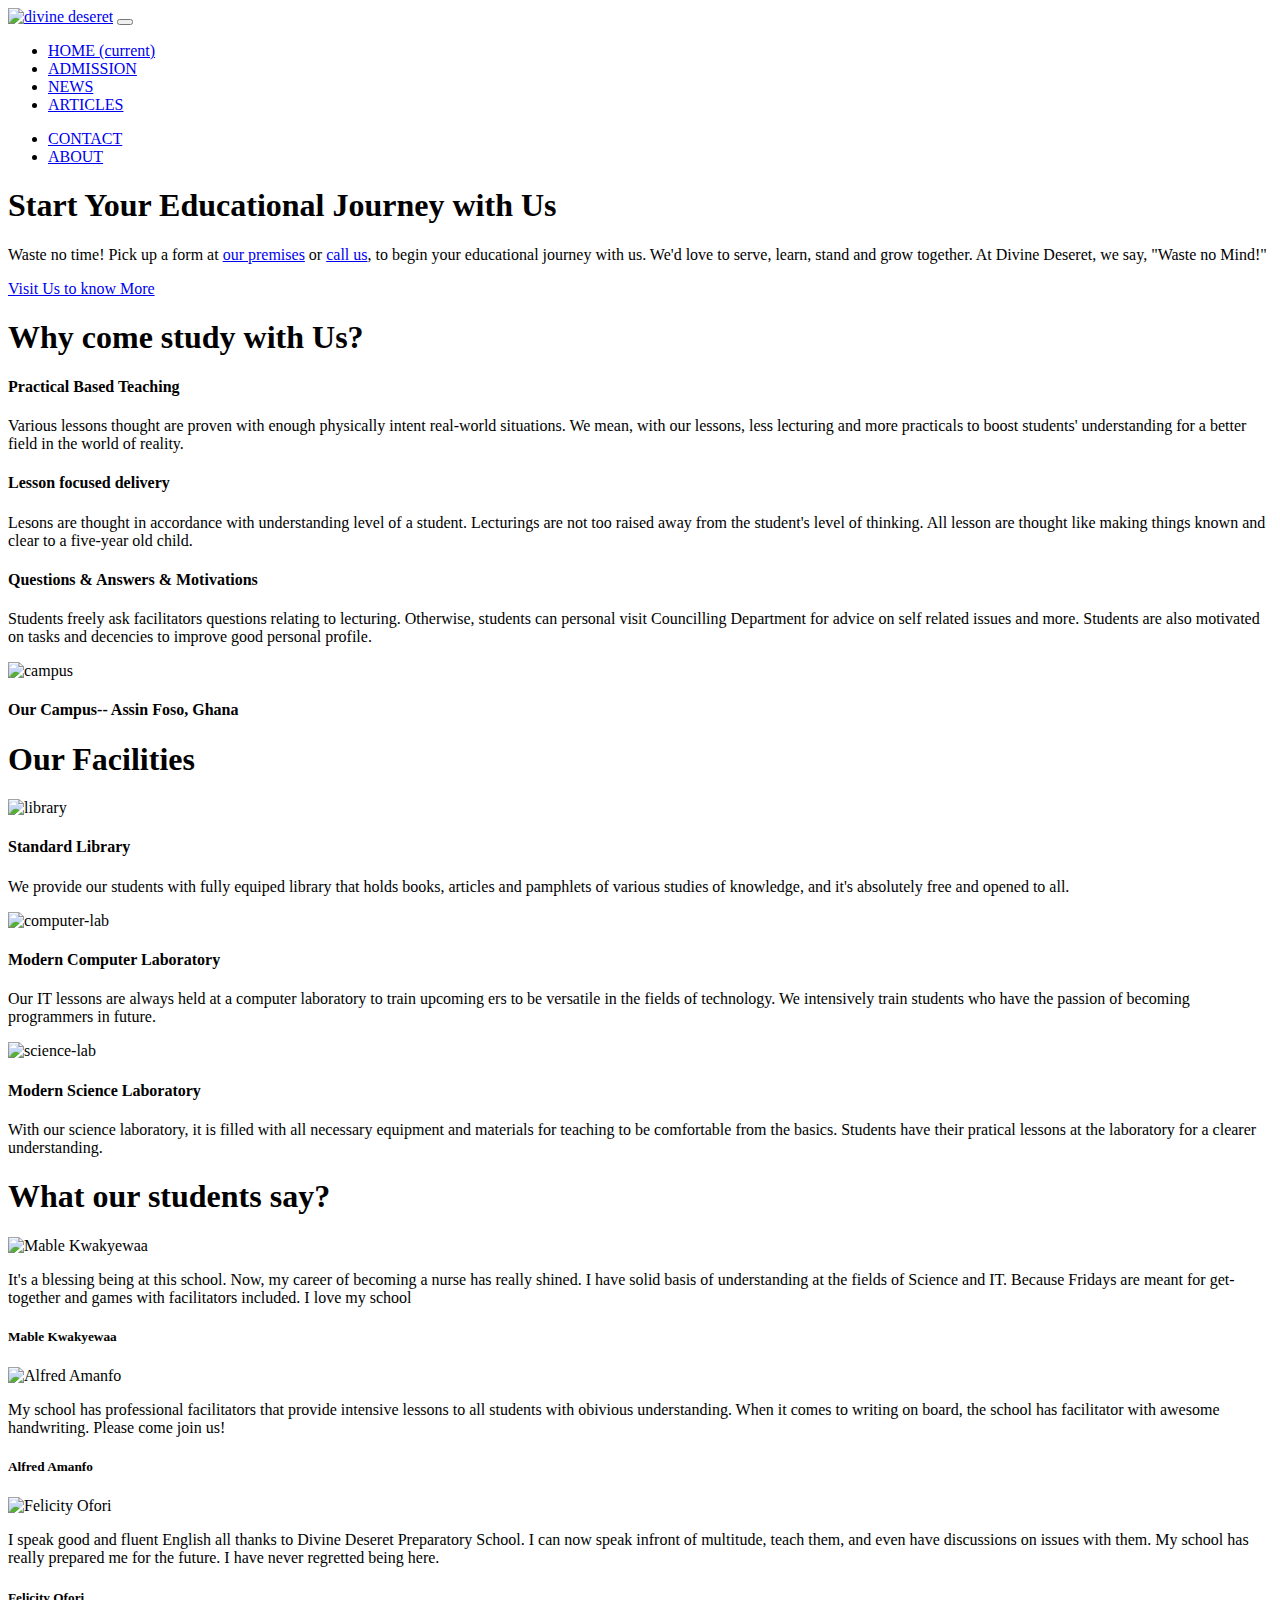
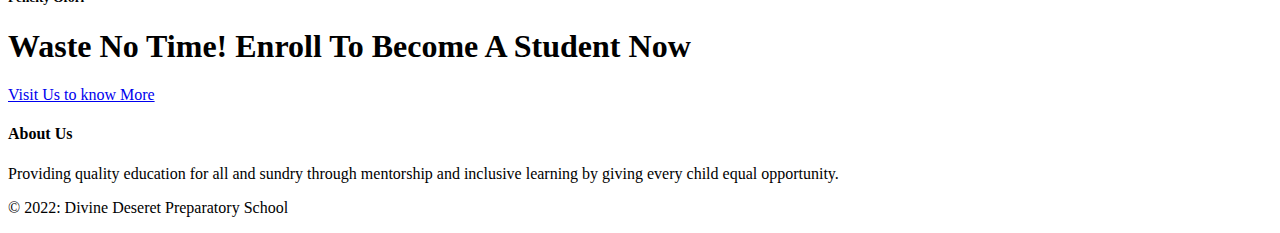
==== index.html @ 5a69bbc5 "Add files via upload" ====
<!DOCTYPE html>
<html lang="en">
<head>
	<meta charset="UTF-8">
	<meta http-equiv="X-UA-Compatible" content="IE=edge">
	<meta name="viewport" content="width=device-width, initial-scale=1.0">
	<link rel="shortcut icon" href="images/deseret.png">
	<link rel="stylesheet" href="css/bootstrap.css">
	<link rel="stylesheet" href="css/style.css">
	<link rel="stylesheet" href="fontawesome/css/all.css" type="text/css" media="all">
	<title>Home | Divine Deseret</title>
	 <!-- Global site tag (gtag.js) - Google Analytics -->
	<script async src="https://www.googletagmanager.com/gtag/js?id=UA-223897360-1">
	</script>
	<script>
  		window.dataLayer = window.dataLayer || [];
  		function gtag(){dataLayer.push(arguments);}
  		gtag('js', new Date());
  		gtag('config', 'UA-223897360-1');
	</script>
</head>
<body class="">
	<!-- header section -->
  <!-- navigation -->
  <section class="home-bg-img">
    <nav class="navbar navbar-expand-lg navbar-dark">
      <a class="navbar-brand" href="index.html"><img src="images/deseret.png" alt="divine deseret" class="rounded-circle" style="width: 50px;"></a>
      <button class="navbar-toggler" type="button" data-toggle="collapse" data-target="#navbarSupportedContent"
        aria-controls="navbarSupportedContent" aria-expanded="false" aria-label="Toggle navigation">
        <span class="navbar-toggler-icon"></span>
      </button>
      <div class="collapse navbar-collapse" id="navbarSupportedContent">
        <ul class="navbar-nav mr-auto">
          <li class="nav-item active">
            <a class="nav-link" href="index.html">HOME <span class="sr-only">(current)</span></a>
          </li>
          <li class="nav-item">
            <a class="nav-link" href="pages/admission.html">ADMISSION</a>
          </li>
          <li class="nav-item">
            <a class="nav-link" href="pages/news.html">NEWS</a>
          </li>
          <li class="nav-item">
            <a class="nav-link" href="#">ARTICLES</a>
          </li>
        </ul>
        <div class="form-inline my-2 my-lg-0">
          <ul class="navbar-nav mr-auto">
            <li class="nav-item">
              <a class="nav-link" href="pages/contact.html">CONTACT</a>
            </li>
            <li class="nav-item">
              <a class="nav-link" href="pages/about.html">ABOUT</a>
            </li>
          </ul>
        </div>
      </div>
    </nav>

    <div class="container-fluid text-white text-center my-xl-4">
      <h1 class="header-text display-4 text-white text-center pt-xl-5 col">Start Your Educational Journey with Us</h1>
      <div class="container py-xl-1">
        <p class="lead">Waste no time! Pick up a form at <a class="a-link" href="https://www.google.com.gh/maps/place/Divine+Deseret+Preparatory+School/@5.6931372,-1.2821932,17z/data=!3m1!4b1!4m5!3m4!1s0xfddd57b1b7816bf:0x4580d16cb7fafbc6!8m2!3d5.6931372!4d-1.2800045?hl=en" target="_blank">our premises</a> or <a class="a-link" href="pages/contact.html">call us</a>, to begin your educational journey with us. We'd love to serve, learn, stand and grow together. At Divine Deseret, we say, "Waste no Mind!"</p>
        <a href="https://www.google.com.gh/maps/place/Divine+Deseret+Preparatory+School/@5.6931372,-1.2821932,17z/data=!3m1!4b1!4m5!3m4!1s0xfddd57b1b7816bf:0x4580d16cb7fafbc6!8m2!3d5.6931372!4d-1.2800045?hl=en" class="hero-link my-5 lead" target="_blank">Visit Us to know More</a>
      </div>
    </div>
  </section>
  <!-- /navigation -->
  <!-- /header section -->


  <!-- why come study with us -->
  <div class="container mb-xl-5">
    <h1 class="main-header display-5 text-center mt-4">Why come study with Us?</h1>
    <div class="row mt-3">
      <div class="col-lg my-2 mx-4 why-come">
        <h4 class="display-5 sub-header my-2">Practical Based Teaching</h4>
        <p class="body-text">Various lessons thought are proven with enough physically intent real-world situations. We mean, with our lessons, less lecturing and more practicals to boost students' understanding for a better field in the world of reality.</p>
      </div>
      <div class="col-lg my-2 mx-4 why-come">
        <h4 class="display-5 sub-header my-2">Lesson focused delivery</h4>
        <p class=" body-text">Lesons are thought in accordance with understanding level of a student. Lecturings are not too raised away from the student's level of thinking. All lesson are thought like making things known and clear to a five-year old child.</p>
      </div>
      <div class="col-lg my-2 mx-4 why-come">
        <h4 class="display-5 sub-header my-2">Questions & Answers & Motivations</h4>
        <p class="body-text">Students freely ask facilitators questions relating to lecturing. Otherwise, students can personal visit Councilling Department for advice on self related issues and more. Students are also motivated on tasks and decencies to improve good personal profile.</p>
      </div>
    </div>
  </div>
  <!-- /why come study with us -->
  
  <!-- our campus -->
  <div class="container my-4">
    <div class="row">
      <div class="col-lg campus text-center">
        <img src="images/campus.jpg" alt="campus" class="rounded w-100">
        <div class="layer h-100 w-100 ml-3 mr-5">
          <h4 class="display-4 sub-header">Our Campus-- Assin Foso, Ghana</h4>
        </div>
      </div>
    </div>
  </div>


  <!-- /our campus -->
  <!-- our facilities -->
  <div class="container">
    <h1 class="main-header display-5 text-center">Our Facilities</h1>
    <div class="row">
      <div class="col-lg my-2 mx-3">
          <img src="images/library.jpg" alt="library" class="card-img rounded">
        <div class="card-text text-left mt-2">
          <h4 class="display-5 sub-header my-2">Standard Library</h4>
          <p class=" card-text body-text">We provide our students with fully equiped library that holds books, articles and pamphlets of various studies of knowledge, and it's absolutely free and opened to all.</p>
        </div>
      </div>
      <div class="col-lg my-2 mx-3">
        <img src="images/computer-lab.jpg" alt="computer-lab" class="card-img rounded">
        <div class="card-text text-left mt-2">
          <h4 class="display-5 sub-header my-2">Modern Computer Laboratory</h4>
          <p class=" card-text body-text">Our IT lessons are always held at a computer laboratory to train upcoming ers to be versatile in the fields of technology. We intensively train students who have the passion of becoming programmers in future.</p>
        </div>
      </div>
      <div class="col-lg my-2 mx-3">
        <img src="images/science-lab.jpg" alt="science-lab" class="card-img rounded">
        <div class="card-text text-left mt-2">
          <h4 class="display-5 sub-header my-2">Modern Science Laboratory</h4>
          <p class=" card-text body-text">With our science laboratory, it is filled with all necessary equipment and materials for teaching to be comfortable from the basics. Students have their pratical lessons at the laboratory for a clearer understanding.</p>
        </div>
      </div>
    </div>
  </div>
  <!-- /our facilities -->







  <!-- what our students have to say -->
  <div class="container my-4">
    <h1 class="main-header display-5 text-center">What our students say?</h1>
    <div class="row">
      <div class="col-lg my-2 testimonial-col mx-3">
        <img src="images/pic1.jpg" alt="Mable Kwakyewaa">
        <div class="flex-container">
          <p class=" body-text p-0">It's a blessing being at this school. Now, my career of becoming a nurse has really shined. I have solid basis of understanding at the fields of Science and IT. Because Fridays are meant for get-together and games with facilitators included. I love my school</p>
          <div class="flex-item">
            <h5 class="sub-header">Mable Kwakyewaa</h5>
            <i class="fa-solid fa-star fa-1x"></i>
            <i class="fa-solid fa-star fa-1x"></i>
            <i class="fa-solid fa-star fa-1x"></i>
            <i class="fa-solid fa-star fa-1x"></i>
            <i class="fa-regular fa-star fa-1x"></i>
          </div>
        </div>
      </div>
      <div class="col-lg my-2 testimonial-col mx-3">
        <img src="images/pic1.jpg" alt="Alfred Amanfo">
        <div class="flex-container">
          <p class=" body-text p-0">My school has professional facilitators that provide intensive lessons to all students with obivious understanding. When it comes to writing on board, the school has facilitator with awesome handwriting. Please come join us!</p>
          <div class="flex-item">
            <h5 class="sub-header">Alfred Amanfo</h5>
            <i class="fa-solid fa-star fa-1x"></i>
            <i class="fa-solid fa-star fa-1x"></i>
            <i class="fa-solid fa-star fa-1x"></i>
            <i class="fa-solid fa-star fa-1x"></i>
            <i class="fa-solid fa-star-half-stroke fa-1x"></i>
          </div>
        </div>
      </div>
      <div class="col-lg my-2 testimonial-col mx-3">
        <img src="images/pic1.jpg" alt="Felicity Ofori">
        <div class="flex-container">
          <p class=" body-text p-0">I speak good and fluent English all thanks to Divine Deseret Preparatory School. I can now speak infront of multitude, teach them, and even have discussions on issues with them. My school has really prepared me for the future. I have never regretted being here.</p>
          <div class="flex-item">
            <h5 class="sub-header">Felicity Ofori</h5>
            <i class="fa-solid fa-star fa-1x"></i>
            <i class="fa-solid fa-star fa-1x"></i>
            <i class="fa-solid fa-star fa-1x"></i>
            <i class="fa-solid fa-star fa-1x"></i>
            <i class="fa-solid fa-star fa-1x"></i>
          </div>
          
        </div>
      </div>
    </div>
  </div>
  <!-- what our students have to say -->
  
  <!-- call to action -->
  <div class="container my-4 text-center enroll rounded">
    <h1 class="main-header display-5 text-white pt-xl-5 mb-4 mt-4 enroll-m">Waste No Time! Enroll To Become A Student Now</h1>
    <a href="https://www.google.com.gh/maps/place/Divine+Deseret+Preparatory+School/@5.6931372,-1.2821932,17z/data=!3m1!4b1!4m5!3m4!1s0xfddd57b1b7816bf:0x4580d16cb7fafbc6!8m2!3d5.6931372!4d-1.2800045?hl=en" class=" hero-link enroll-btn mb-4" target="_blank">Visit Us to know More</a>
  </div>
  <!-- call to action -->



  <!-- footer section -->
  <footer class="container text-center mt-xl-5">
    <h4 class="display-5 main-header mt-3">About Us</h4>
    <div class="col-lg p-1">
      <p class=" body-text">Providing quality education for all and sundry through mentorship and inclusive learning by giving every child equal opportunity.</p>
    </div>
    
    <div class="media-icons text-center ">
      <a href=""><i class="p-1 rounded fa-brands fa-facebook fa-2x"></i></a>
      <a href=""><i class="p-1 rounded fa-brands fa-instagram fa-2x"></i></a>
      <a href=""><i class="p-1 rounded fa-brands fa-linkedin fa-2x"></i></a>
      <a href=""><i class="p-1 rounded fa-brands fa-twitter fa-2x"></i></a>
    </div>
    <div class="mt-1">
      <p class=" body-text">&copy; 2022: Divine Deseret Preparatory School</p>
    </div>
  </footer>
  <!-- /footer section -->

  <script src="js/proper.min.js"></script>
  <script src="js/jQuery.min.js"></script>
  <script src="js/bootstrap.bundle.js"></script>
  <script src="js/bootstrap.min.js"></script>
  <script src="fontawesome/js/all.js"></script>
</body>
</html>
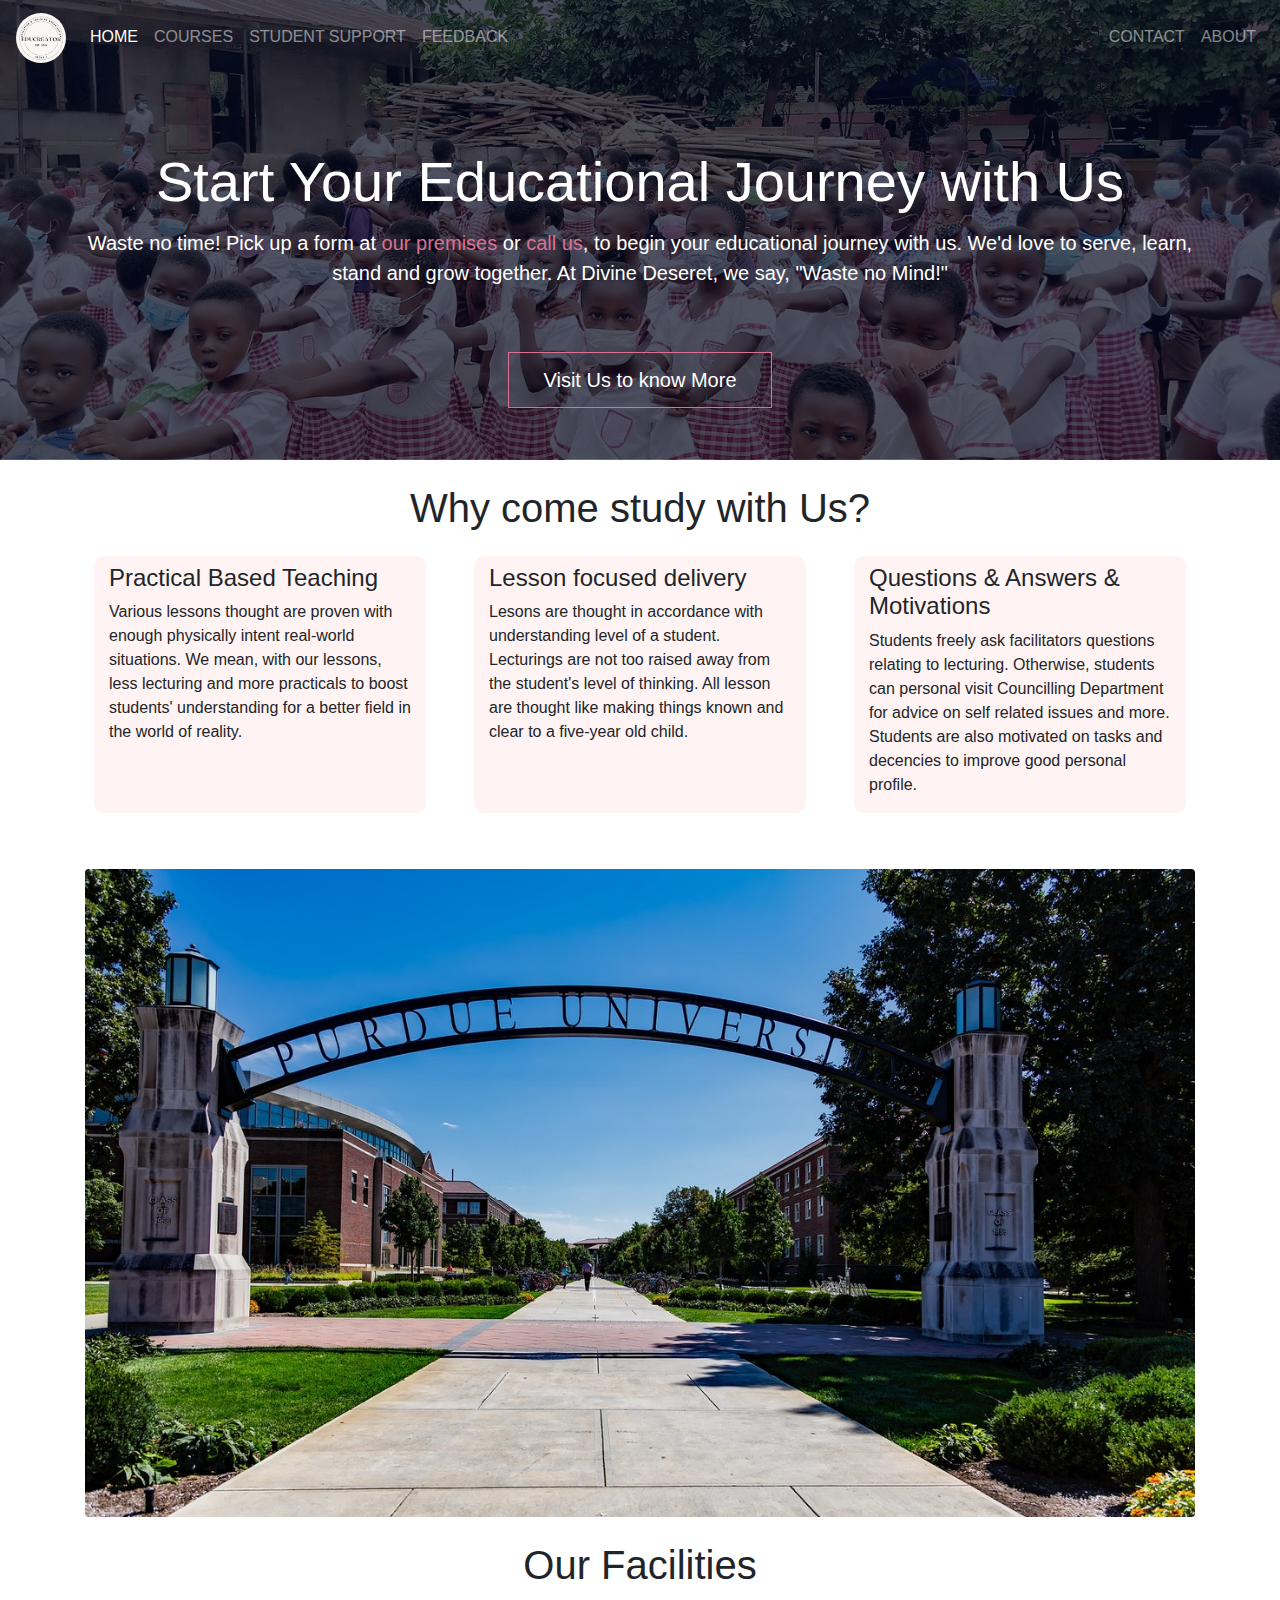
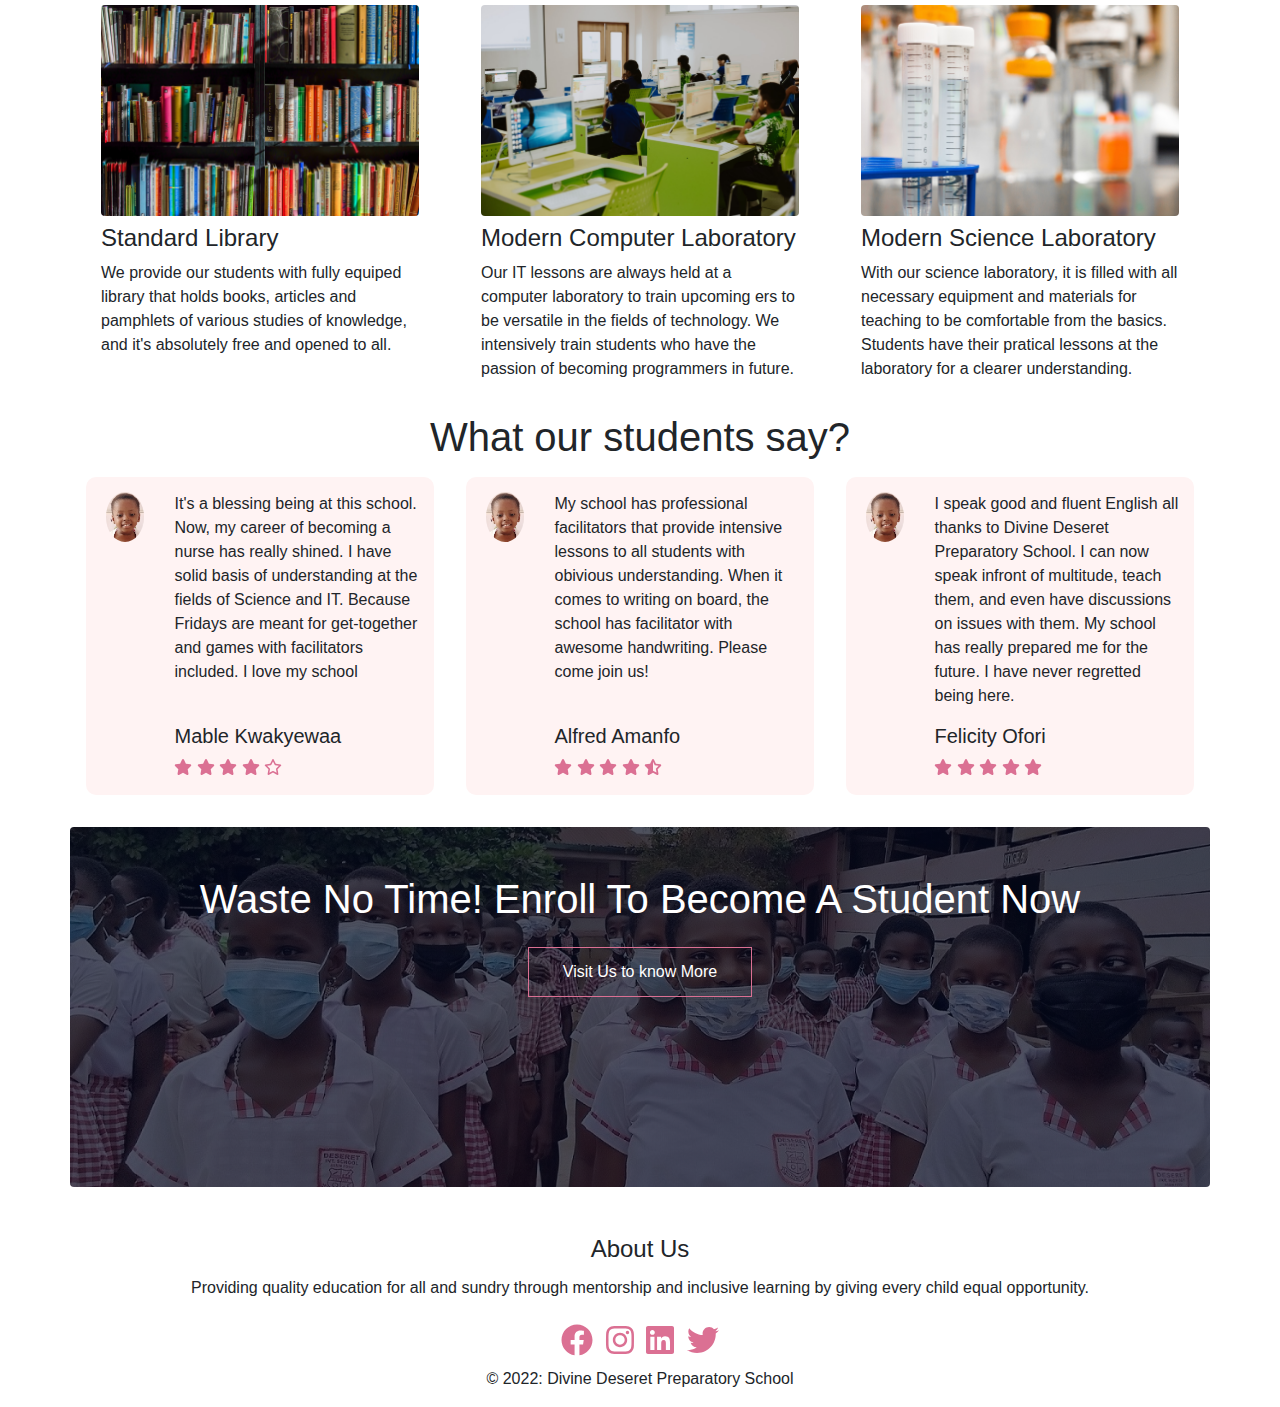
==== commit 4d2d8974: "Update index.html" ====
--- a/index.html
+++ b/index.html
@@ -35,13 +35,13 @@
             <a class="nav-link" href="index.html">HOME <span class="sr-only">(current)</span></a>
           </li>
           <li class="nav-item">
-            <a class="nav-link" href="pages/admission.html">ADMISSION</a>
+            <a class="nav-link" href="pages/admission.html">COURSES</a>
           </li>
           <li class="nav-item">
-            <a class="nav-link" href="pages/news.html">NEWS</a>
+            <a class="nav-link" href="pages/news.html">STUDENT SUPPORT</a>
           </li>
           <li class="nav-item">
-            <a class="nav-link" href="#">ARTICLES</a>
+            <a class="nav-link" href="#">FEEDBACK</a>
           </li>
         </ul>
         <div class="form-inline my-2 my-lg-0">
@@ -223,4 +223,4 @@
   <script src="js/bootstrap.min.js"></script>
   <script src="fontawesome/js/all.js"></script>
 </body>
-</html>+</html>
--- a/css/style.css
+++ b/css/style.css
@@ -0,0 +1,312 @@
+/* universal declarations */
+p, ul{
+    font-size: 1em;
+}
+
+
+/* /universal declaration */
+
+
+
+/* background images */
+.home-bg-img{
+    min-height: 45vh;
+    width: 100%;
+    background-image: linear-gradient(rgba(4,9,30,0.7),rgba(4,9,30,0.7)),url(../images/background-img.jpg);
+    background-position: center;
+    background-size: cover;
+}
+
+.about-bg-img{
+    min-height: 50vh;
+    width: 100%;
+    background-image: linear-gradient(rgba(4,9,30,0.7),rgba(4,9,30,0.7)),url(../images/about-bg-img.jpg);
+    background-position: center;
+    background-size: cover;
+}
+
+.enroll{
+    background-image: linear-gradient(rgba(4,9,30,0.7),rgba(4,9,30,0.7)),url(../images/enroll-background-img.jpg);
+    background-position: center;
+    background-size: cover;
+    min-height: 40vh;
+    width: 100%;
+ 
+}
+
+.admission-bg-img{
+    background-image: linear-gradient(rgba(4,9,30,0.7),rgba(4,9,30,0.7)),url(../images/admission-bg-img.jpg);
+    background-position: center;
+    background-size: cover;
+    min-height: 40vh;
+    width: 100%;
+}
+/* /background images */
+
+
+
+
+/* inner or page images */
+.img-control img{
+    width: 100%;
+}
+
+/* inner or page images */
+
+
+
+
+
+
+
+/* all links */ 
+.a-link{text-decoration: none; color: #DB7093;}
+.a-link:hover{color: orange;}
+.navbar-collapse ul li::after{
+    content: '';
+    background: #db7093;
+    display: block;
+    height: 2px;
+    width: 0%;
+    margin: auto;
+    transition: 0.5s;
+}
+.navbar-collapse ul li:hover::after{width: 100%;}
+/* /all links */
+
+
+
+
+/* all buttons */
+.hero-link{
+    display: inline-block;
+    text-decoration: none;
+    color: white;
+    border: 1px solid #DB7093;
+    background: transparent;
+    padding: 12px 34px;
+    position: relative;
+    cursor: pointer;
+}
+
+.hero-link:hover{
+    color: white;
+    text-decoration: none;
+    background: #DB7093;
+    transition: 2s;
+}
+
+.hero-input{
+    border: 1px solid #DB7093;
+    padding: 8px;
+    margin: 5px;
+    width: 100%;
+}
+
+.hero-text{
+    border: 1px solid #DB7093;
+    padding: 12px;
+    margin: 5px;
+    width: 100%;
+}
+
+.hero-btn{
+    padding: 12px;
+    margin: 5px;
+    background-color: #fff;
+    border:1px solid #DB7093;
+    color: #DB7093;
+}
+
+.hero-btn:hover{
+    color: white;
+    background-color: #DB7093;
+    transition: 0.5s;
+}
+/* /all buttons */
+
+
+/* why come study with us */
+.why-come{
+    background: #fff3f3;
+    border-radius: 10px;
+}
+.why-come:hover{
+    box-shadow: 0 0 15px 0 rgba(0, 0, 0,0.4);
+    transition: 1s;
+}
+/* /why come study with us */
+
+
+/* campus */
+.campus{
+    min-height: 10vh;
+    width: 100%;
+    position: relative;
+    overflow: hidden;
+}
+
+.layer{
+    /* background:rgba(4,9,30,0.7); */
+    top: 0;
+    left: 0;
+    position: absolute;
+    transition: 0.5s;
+}
+
+
+.layer h4{
+    color: white;
+    width: 100%;
+    bottom: 0%;
+    left: 50%;
+    transform: translateX(-50%);
+    position: absolute;
+    opacity: 0;
+    transition: 1s;
+}
+.layer:hover h4{
+    bottom: 50%;
+    opacity: 1;
+
+}
+/* /campus */
+
+
+
+/* what our students say */
+.testimonial-col{
+    border-radius: 10px;
+    margin-bottom: 5%;
+    text-align: left;
+    background: #fff3f3;
+    cursor: pointer;
+    padding: 15px;
+    display: flex;
+}
+
+.testimonial-col img{
+    height: 50px;
+    margin-left: 5px;
+    margin-right: 30px;
+    border-radius: 50%;
+}
+
+.flex-container{
+    display: flex;
+    flex-direction: column;
+}
+
+.flex-item{
+    margin-top: auto;
+}
+/* what our students say */
+
+
+
+/* media icons styling */
+.media-icons a{text-decoration: none; color: #db7093;}
+.fa-facebook:hover{background-color:#3B5998; color: white;}
+.fa-linkedin:hover{background-color:#0E76A8; color: white;}
+.fa-twitter:hover{background-color:#00ACEE; color: white;}
+.fa-instagram:hover{background-color:firebrick; color: white;}
+.fa-star{color: #DB7093;}
+.fa-star-half-stroke{color: #DB7093; position: relative;}
+.fa-home{color: #DB7093; cursor: pointer;}
+.fa-phone{color: #DB7093; cursor: pointer;}
+.fa-google-plus{color: #DB7093; cursor: pointer;}
+/* /media icons  */ 
+
+
+
+/* media queries */
+
+@media (max-width: 700px) {
+    .header-text{ font-size: 32px; font-weight: normal; font-family: inherit;}
+    .main-header{font-size: 23px; font-weight: normal; font-family: inherit;}
+    .sub-header{font-size: 18px; font-weight: normal; font-family: inherit;}
+    .body-text{font-size: 1em; font-weight: normal; font-family: inherit;}
+    .hero-link{padding: 5px 10px;}
+
+    .testimonial-col img{
+        margin-left: 0px;
+        margin-right: 15px;  
+    }
+
+    .home-bg-img{
+        min-height: 20vh;
+    }
+
+    .about-bg-img{
+        min-height: 20vh;
+    }
+
+    .enroll{
+        min-height: 20vh;
+    }
+    .enroll-m{
+        padding-top: 30px;
+    }
+    .enroll-btn{
+        margin-bottom: 20px;
+    }
+    .hero-input{
+        padding: 4px;
+        margin: 5px;
+        width: 100%;
+    }
+    .hero-text{
+        font-family: Arial, Helvetica, sans-serif;
+        padding: 4px;
+        margin: 5px;
+        width: 100%;
+        height: 50%;
+    }
+    .hero-btn{
+        padding: 6px;
+    }
+    
+}
+
+
+@media (max-width: 900px) {
+    .header-text{ font-size: 32px; font-weight: normal; font-family: inherit;}
+    .main-header{font-size: 23px; font-weight: normal; font-family: inherit;}
+    .sub-header{font-size: 18px; font-weight: normal; font-family: inherit;}
+    .body-text{font-size: 15px; font-weight: normal; font-family: inherit;}
+    .hero-link{padding: 5px 10px;}
+
+    .testimonial-col img{
+        margin-left: 0px;
+        margin-right: 15px;  
+    }
+
+    .bg-img{
+        min-height: 20vh;
+    }
+
+    .enroll{
+        min-height: 20vh;
+    }
+    .enroll-m{
+        padding-top: 30px;
+    }
+    .enroll-btn{
+        margin-bottom: 20px;
+    }
+}
+/* /media queries */
+
+
+/* news */
+.panel{
+    border: 1px solid #DB7093;
+    border-radius: .5em;
+}
+
+.panel:hover{
+    box-shadow: 0 0 5px 0 rgba(0, 0, 0,0.4);
+    cursor: pointer;
+}
+/* news */
+
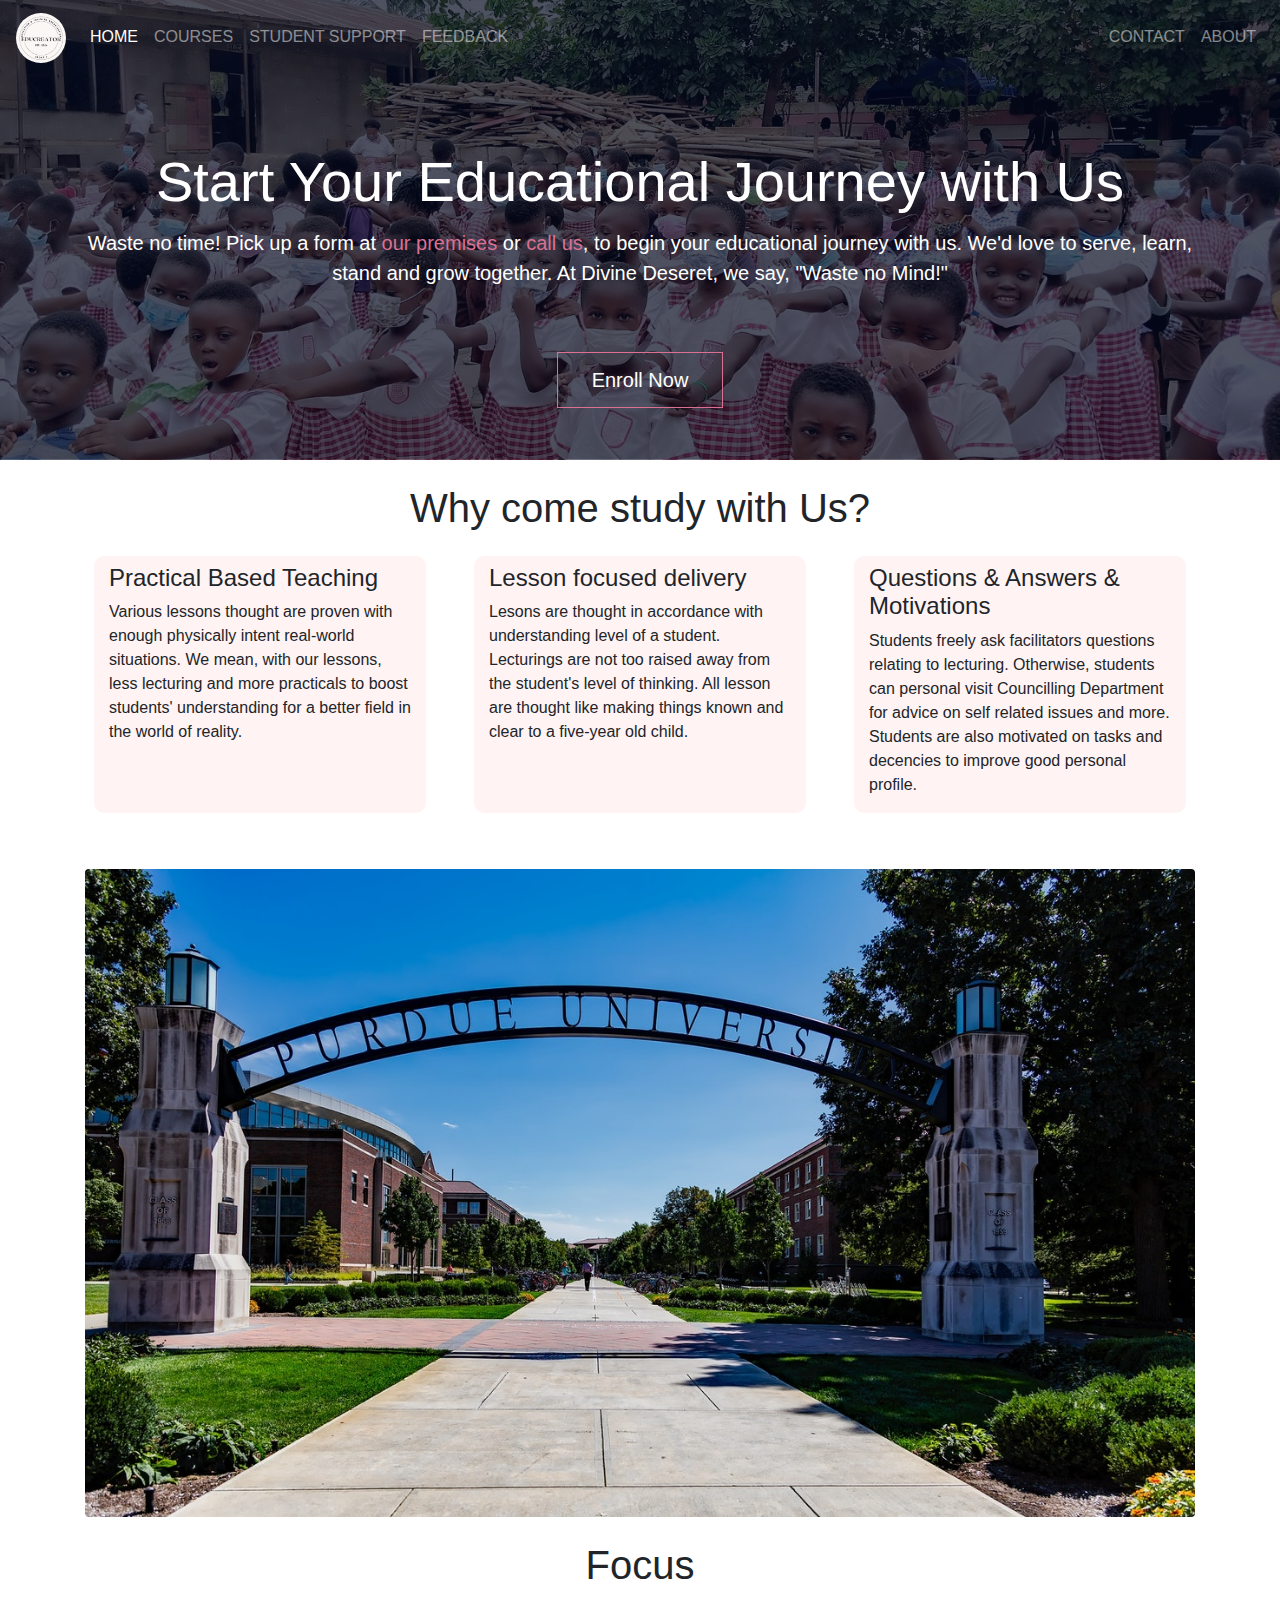
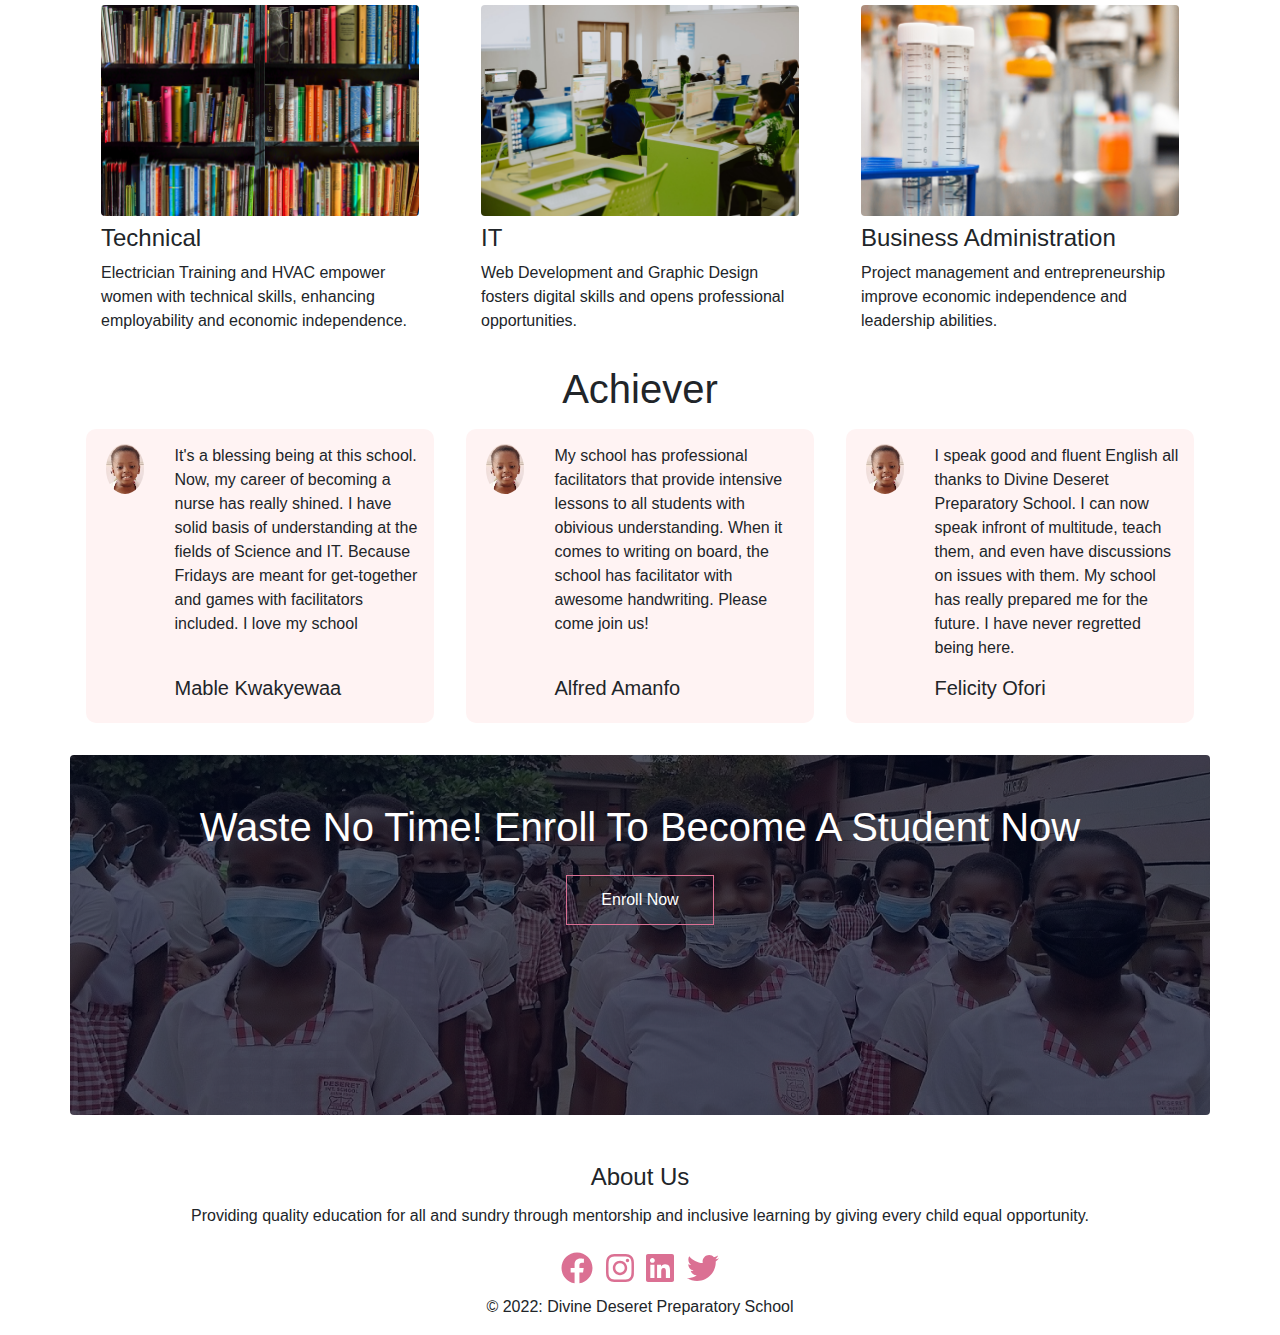
==== commit fc70b26c: "Update index.html" ====
--- a/index.html
+++ b/index.html
@@ -61,7 +61,7 @@
       <h1 class="header-text display-4 text-white text-center pt-xl-5 col">Start Your Educational Journey with Us</h1>
       <div class="container py-xl-1">
         <p class="lead">Waste no time! Pick up a form at <a class="a-link" href="https://www.google.com.gh/maps/place/Divine+Deseret+Preparatory+School/@5.6931372,-1.2821932,17z/data=!3m1!4b1!4m5!3m4!1s0xfddd57b1b7816bf:0x4580d16cb7fafbc6!8m2!3d5.6931372!4d-1.2800045?hl=en" target="_blank">our premises</a> or <a class="a-link" href="pages/contact.html">call us</a>, to begin your educational journey with us. We'd love to serve, learn, stand and grow together. At Divine Deseret, we say, "Waste no Mind!"</p>
-        <a href="https://www.google.com.gh/maps/place/Divine+Deseret+Preparatory+School/@5.6931372,-1.2821932,17z/data=!3m1!4b1!4m5!3m4!1s0xfddd57b1b7816bf:0x4580d16cb7fafbc6!8m2!3d5.6931372!4d-1.2800045?hl=en" class="hero-link my-5 lead" target="_blank">Visit Us to know More</a>
+        <a href="https://www.google.com.gh/maps/place/Divine+Deseret+Preparatory+School/@5.6931372,-1.2821932,17z/data=!3m1!4b1!4m5!3m4!1s0xfddd57b1b7816bf:0x4580d16cb7fafbc6!8m2!3d5.6931372!4d-1.2800045?hl=en" class="hero-link my-5 lead" target="_blank">Enroll Now</a>
       </div>
     </div>
   </section>
@@ -105,27 +105,27 @@
   <!-- /our campus -->
   <!-- our facilities -->
   <div class="container">
-    <h1 class="main-header display-5 text-center">Our Facilities</h1>
+    <h1 class="main-header display-5 text-center"> Focus </h1>
     <div class="row">
       <div class="col-lg my-2 mx-3">
           <img src="images/library.jpg" alt="library" class="card-img rounded">
         <div class="card-text text-left mt-2">
-          <h4 class="display-5 sub-header my-2">Standard Library</h4>
-          <p class=" card-text body-text">We provide our students with fully equiped library that holds books, articles and pamphlets of various studies of knowledge, and it's absolutely free and opened to all.</p>
+          <h4 class="display-5 sub-header my-2">Technical</h4>
+          <p class=" card-text body-text">Electrician Training and HVAC empower women with technical skills, enhancing employability and economic independence.</p>
         </div>
       </div>
       <div class="col-lg my-2 mx-3">
         <img src="images/computer-lab.jpg" alt="computer-lab" class="card-img rounded">
         <div class="card-text text-left mt-2">
-          <h4 class="display-5 sub-header my-2">Modern Computer Laboratory</h4>
-          <p class=" card-text body-text">Our IT lessons are always held at a computer laboratory to train upcoming ers to be versatile in the fields of technology. We intensively train students who have the passion of becoming programmers in future.</p>
+          <h4 class="display-5 sub-header my-2">IT</h4>
+          <p class=" card-text body-text">Web Development and Graphic Design fosters digital skills and opens professional opportunities.</p>
         </div>
       </div>
       <div class="col-lg my-2 mx-3">
         <img src="images/science-lab.jpg" alt="science-lab" class="card-img rounded">
         <div class="card-text text-left mt-2">
-          <h4 class="display-5 sub-header my-2">Modern Science Laboratory</h4>
-          <p class=" card-text body-text">With our science laboratory, it is filled with all necessary equipment and materials for teaching to be comfortable from the basics. Students have their pratical lessons at the laboratory for a clearer understanding.</p>
+          <h4 class="display-5 sub-header my-2">Business Administration</h4>
+          <p class=" card-text body-text">Project management and entrepreneurship improve economic independence and leadership abilities.</p>
         </div>
       </div>
     </div>
@@ -140,7 +140,7 @@
 
   <!-- what our students have to say -->
   <div class="container my-4">
-    <h1 class="main-header display-5 text-center">What our students say?</h1>
+    <h1 class="main-header display-5 text-center">Achiever</h1>
     <div class="row">
       <div class="col-lg my-2 testimonial-col mx-3">
         <img src="images/pic1.jpg" alt="Mable Kwakyewaa">
@@ -148,11 +148,6 @@
           <p class=" body-text p-0">It's a blessing being at this school. Now, my career of becoming a nurse has really shined. I have solid basis of understanding at the fields of Science and IT. Because Fridays are meant for get-together and games with facilitators included. I love my school</p>
           <div class="flex-item">
             <h5 class="sub-header">Mable Kwakyewaa</h5>
-            <i class="fa-solid fa-star fa-1x"></i>
-            <i class="fa-solid fa-star fa-1x"></i>
-            <i class="fa-solid fa-star fa-1x"></i>
-            <i class="fa-solid fa-star fa-1x"></i>
-            <i class="fa-regular fa-star fa-1x"></i>
           </div>
         </div>
       </div>
@@ -162,11 +157,6 @@
           <p class=" body-text p-0">My school has professional facilitators that provide intensive lessons to all students with obivious understanding. When it comes to writing on board, the school has facilitator with awesome handwriting. Please come join us!</p>
           <div class="flex-item">
             <h5 class="sub-header">Alfred Amanfo</h5>
-            <i class="fa-solid fa-star fa-1x"></i>
-            <i class="fa-solid fa-star fa-1x"></i>
-            <i class="fa-solid fa-star fa-1x"></i>
-            <i class="fa-solid fa-star fa-1x"></i>
-            <i class="fa-solid fa-star-half-stroke fa-1x"></i>
           </div>
         </div>
       </div>
@@ -176,11 +166,6 @@
           <p class=" body-text p-0">I speak good and fluent English all thanks to Divine Deseret Preparatory School. I can now speak infront of multitude, teach them, and even have discussions on issues with them. My school has really prepared me for the future. I have never regretted being here.</p>
           <div class="flex-item">
             <h5 class="sub-header">Felicity Ofori</h5>
-            <i class="fa-solid fa-star fa-1x"></i>
-            <i class="fa-solid fa-star fa-1x"></i>
-            <i class="fa-solid fa-star fa-1x"></i>
-            <i class="fa-solid fa-star fa-1x"></i>
-            <i class="fa-solid fa-star fa-1x"></i>
           </div>
           
         </div>
@@ -192,7 +177,7 @@
   <!-- call to action -->
   <div class="container my-4 text-center enroll rounded">
     <h1 class="main-header display-5 text-white pt-xl-5 mb-4 mt-4 enroll-m">Waste No Time! Enroll To Become A Student Now</h1>
-    <a href="https://www.google.com.gh/maps/place/Divine+Deseret+Preparatory+School/@5.6931372,-1.2821932,17z/data=!3m1!4b1!4m5!3m4!1s0xfddd57b1b7816bf:0x4580d16cb7fafbc6!8m2!3d5.6931372!4d-1.2800045?hl=en" class=" hero-link enroll-btn mb-4" target="_blank">Visit Us to know More</a>
+    <a href="https://www.google.com.gh/maps/place/Divine+Deseret+Preparatory+School/@5.6931372,-1.2821932,17z/data=!3m1!4b1!4m5!3m4!1s0xfddd57b1b7816bf:0x4580d16cb7fafbc6!8m2!3d5.6931372!4d-1.2800045?hl=en" class=" hero-link enroll-btn mb-4" target="_blank">Enroll Now</a>
   </div>
   <!-- call to action -->
 
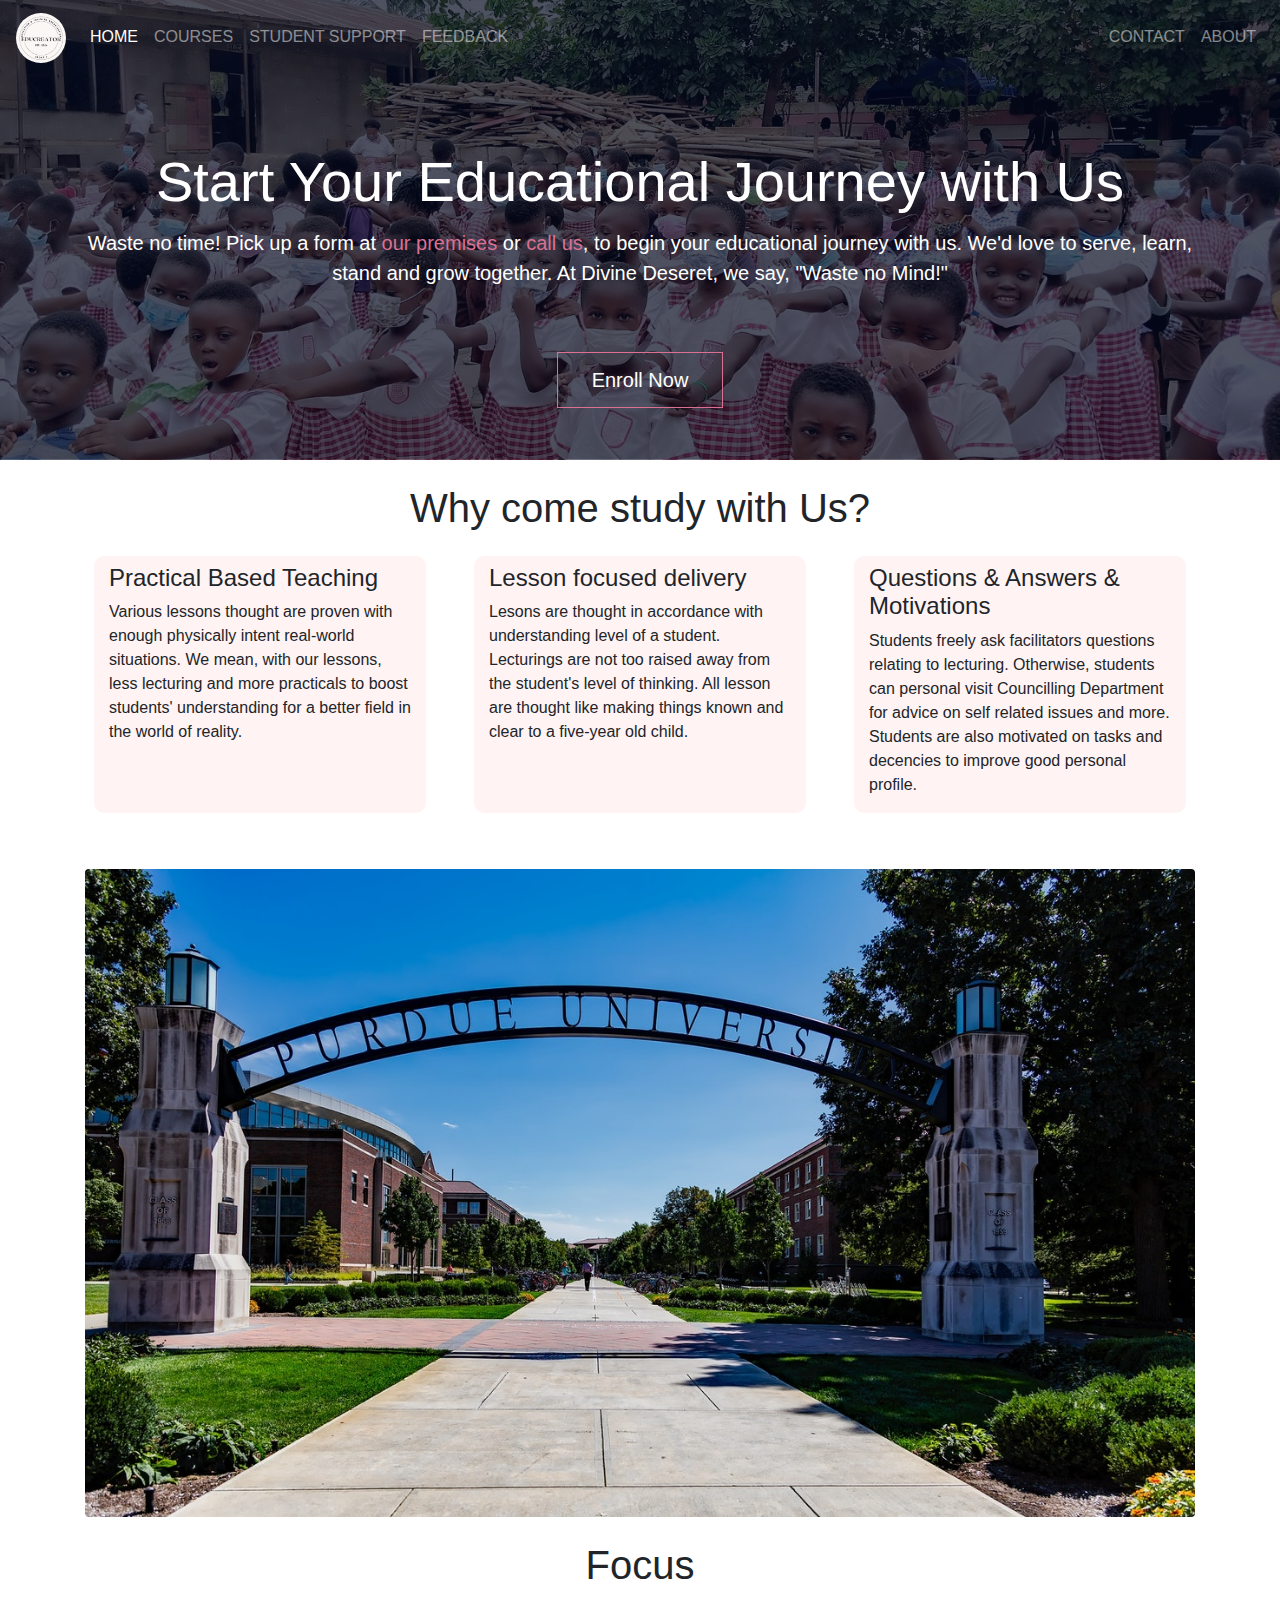
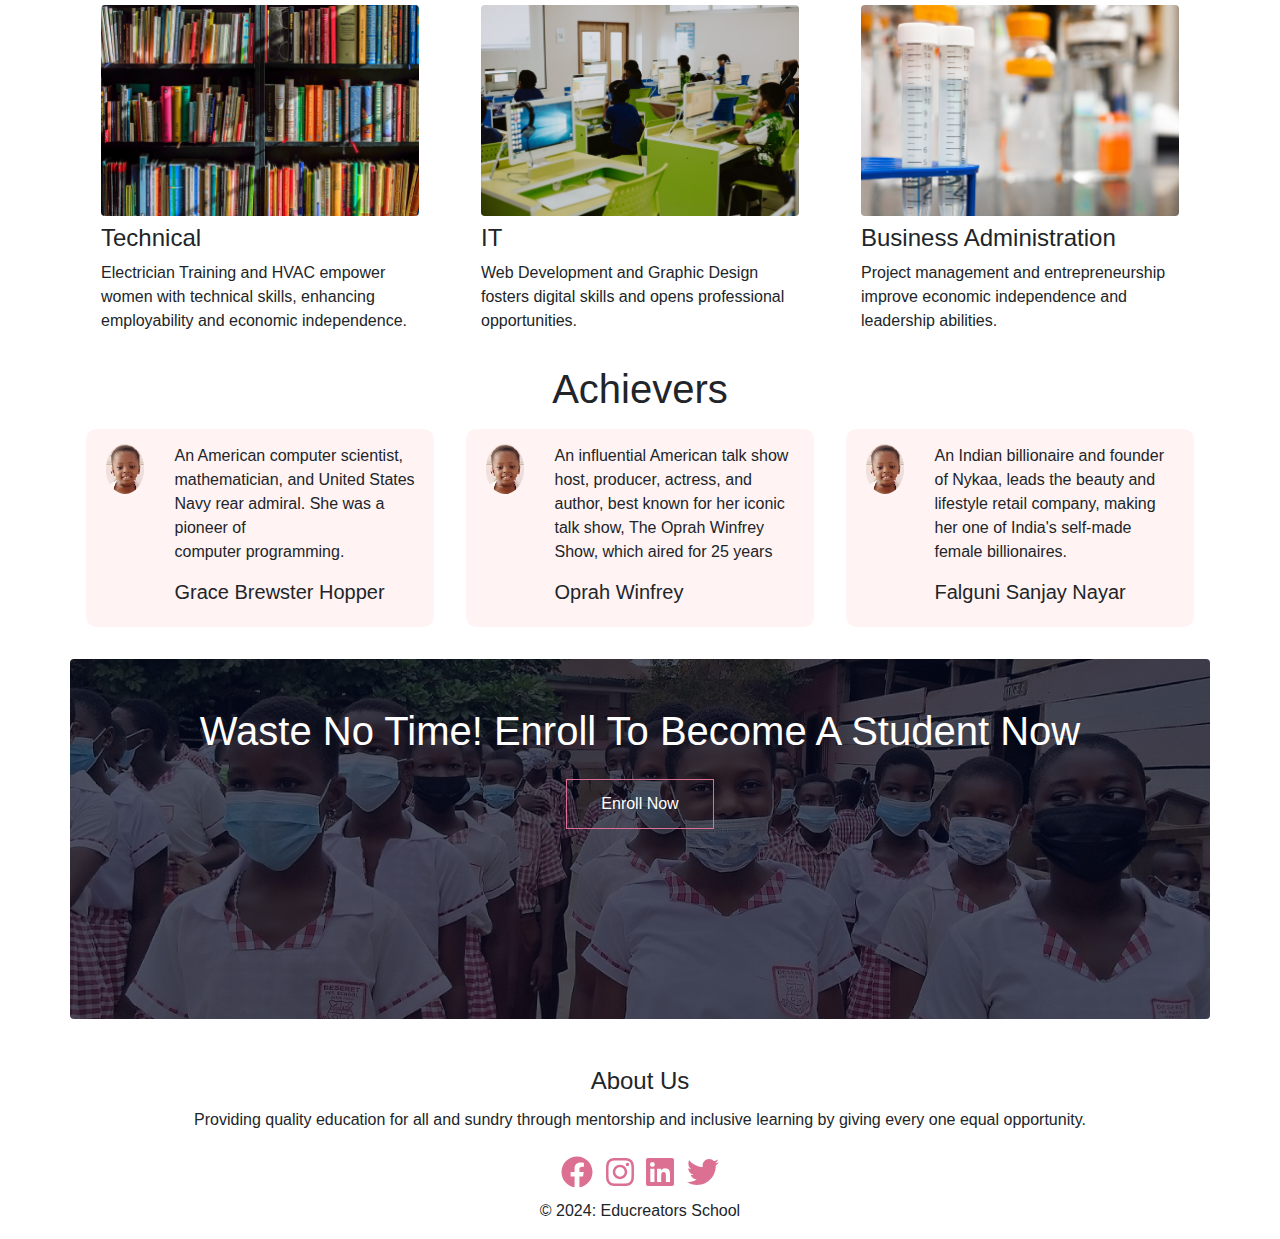
==== commit 254c4b91: "Update index.html" ====
--- a/index.html
+++ b/index.html
@@ -140,32 +140,32 @@
 
   <!-- what our students have to say -->
   <div class="container my-4">
-    <h1 class="main-header display-5 text-center">Achiever</h1>
+    <h1 class="main-header display-5 text-center"> Achievers </h1>
     <div class="row">
       <div class="col-lg my-2 testimonial-col mx-3">
         <img src="images/pic1.jpg" alt="Mable Kwakyewaa">
         <div class="flex-container">
-          <p class=" body-text p-0">It's a blessing being at this school. Now, my career of becoming a nurse has really shined. I have solid basis of understanding at the fields of Science and IT. Because Fridays are meant for get-together and games with facilitators included. I love my school</p>
+          <p class=" body-text p-0"> An American computer scientist, mathematician, and United States Navy rear admiral. She was a pioneer of computer programming.</p>
           <div class="flex-item">
-            <h5 class="sub-header">Mable Kwakyewaa</h5>
+            <h5 class="sub-header">Grace Brewster Hopper</h5>
           </div>
         </div>
       </div>
       <div class="col-lg my-2 testimonial-col mx-3">
         <img src="images/pic1.jpg" alt="Alfred Amanfo">
         <div class="flex-container">
-          <p class=" body-text p-0">My school has professional facilitators that provide intensive lessons to all students with obivious understanding. When it comes to writing on board, the school has facilitator with awesome handwriting. Please come join us!</p>
+          <p class=" body-text p-0">An influential American talk show host, producer, actress, and author, best known for her iconic talk show, The Oprah Winfrey Show, which aired for 25 years</p>
           <div class="flex-item">
-            <h5 class="sub-header">Alfred Amanfo</h5>
+            <h5 class="sub-header">Oprah Winfrey</h5>
           </div>
         </div>
       </div>
       <div class="col-lg my-2 testimonial-col mx-3">
         <img src="images/pic1.jpg" alt="Felicity Ofori">
         <div class="flex-container">
-          <p class=" body-text p-0">I speak good and fluent English all thanks to Divine Deseret Preparatory School. I can now speak infront of multitude, teach them, and even have discussions on issues with them. My school has really prepared me for the future. I have never regretted being here.</p>
+          <p class=" body-text p-0">An Indian billionaire and founder of Nykaa, leads the beauty and lifestyle retail company, making her one of India's self-made female billionaires.</p>
           <div class="flex-item">
-            <h5 class="sub-header">Felicity Ofori</h5>
+            <h5 class="sub-header">Falguni Sanjay Nayar</h5>
           </div>
           
         </div>
@@ -187,7 +187,7 @@
   <footer class="container text-center mt-xl-5">
     <h4 class="display-5 main-header mt-3">About Us</h4>
     <div class="col-lg p-1">
-      <p class=" body-text">Providing quality education for all and sundry through mentorship and inclusive learning by giving every child equal opportunity.</p>
+      <p class=" body-text">Providing quality education for all and sundry through mentorship and inclusive learning by giving every one equal opportunity.</p>
     </div>
     
     <div class="media-icons text-center ">
@@ -197,7 +197,7 @@
       <a href=""><i class="p-1 rounded fa-brands fa-twitter fa-2x"></i></a>
     </div>
     <div class="mt-1">
-      <p class=" body-text">&copy; 2022: Divine Deseret Preparatory School</p>
+      <p class=" body-text">&copy; 2024: Educreators School</p>
     </div>
   </footer>
   <!-- /footer section -->
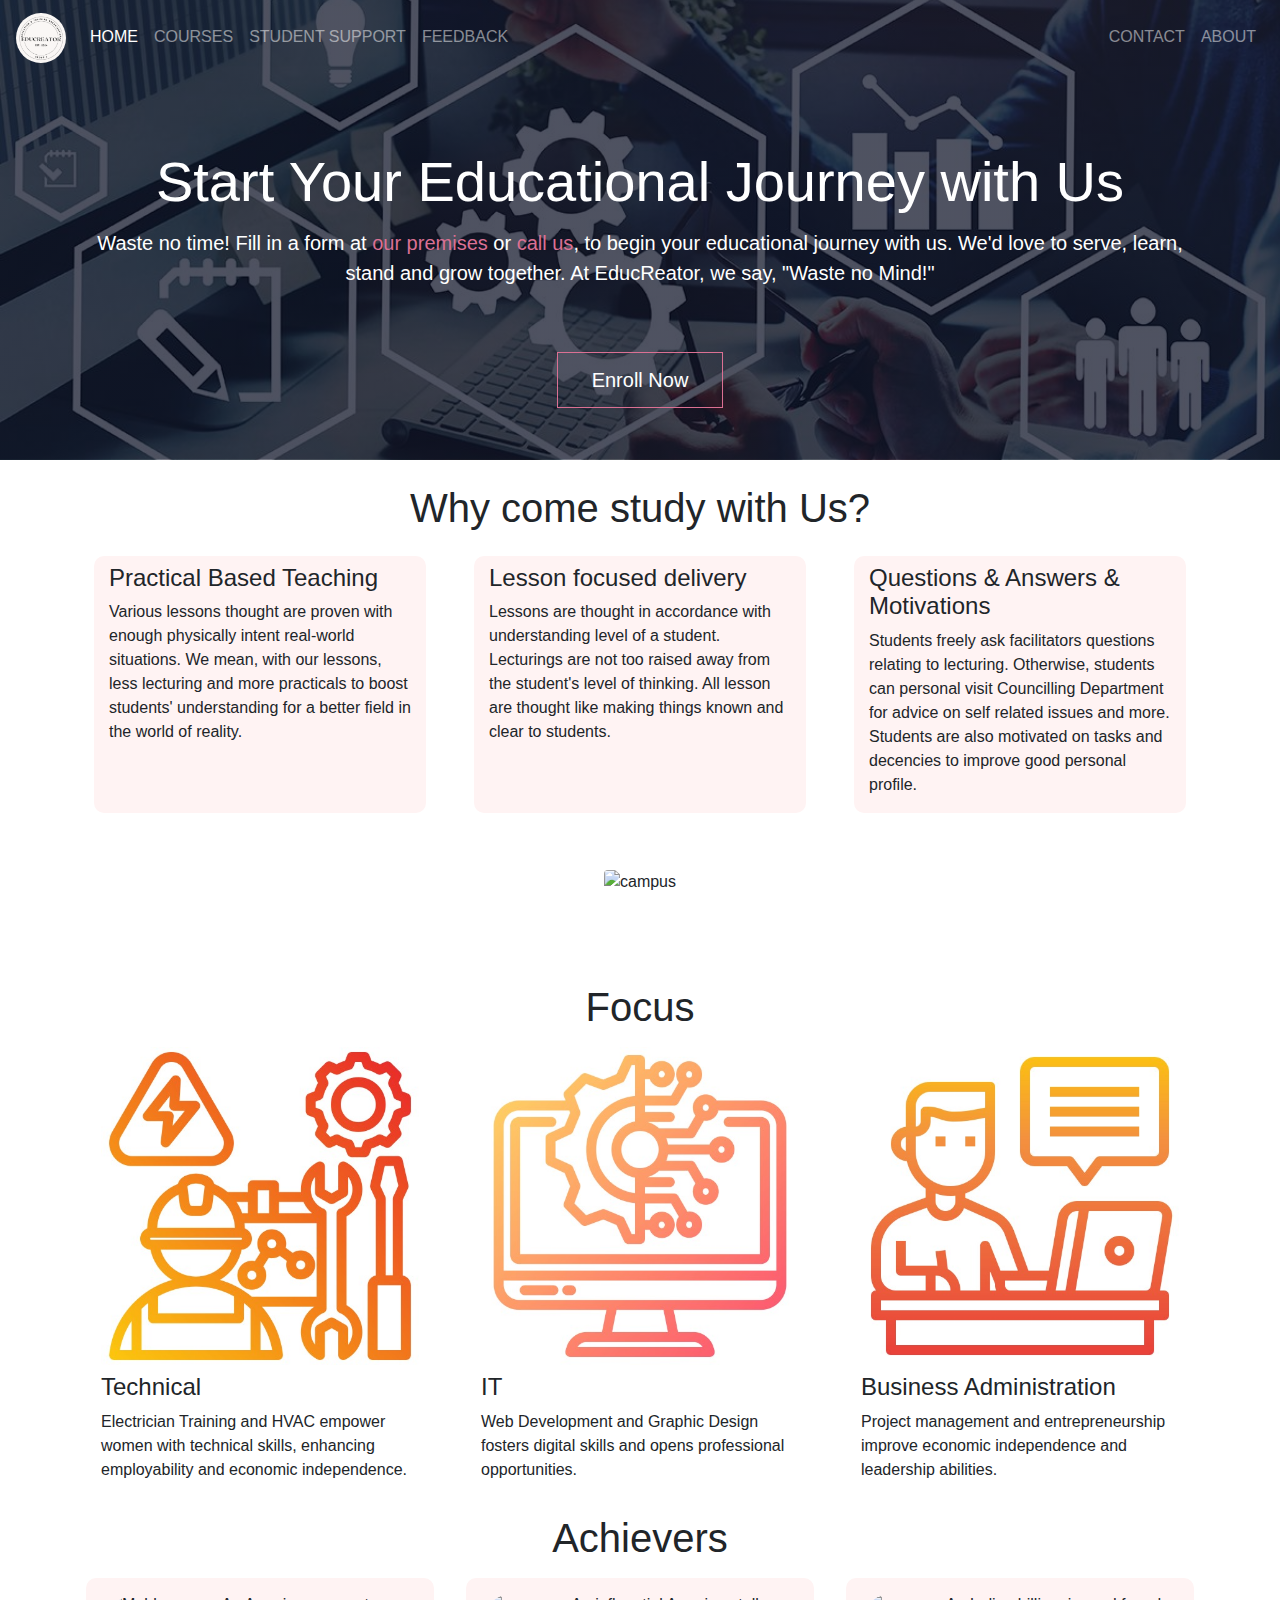
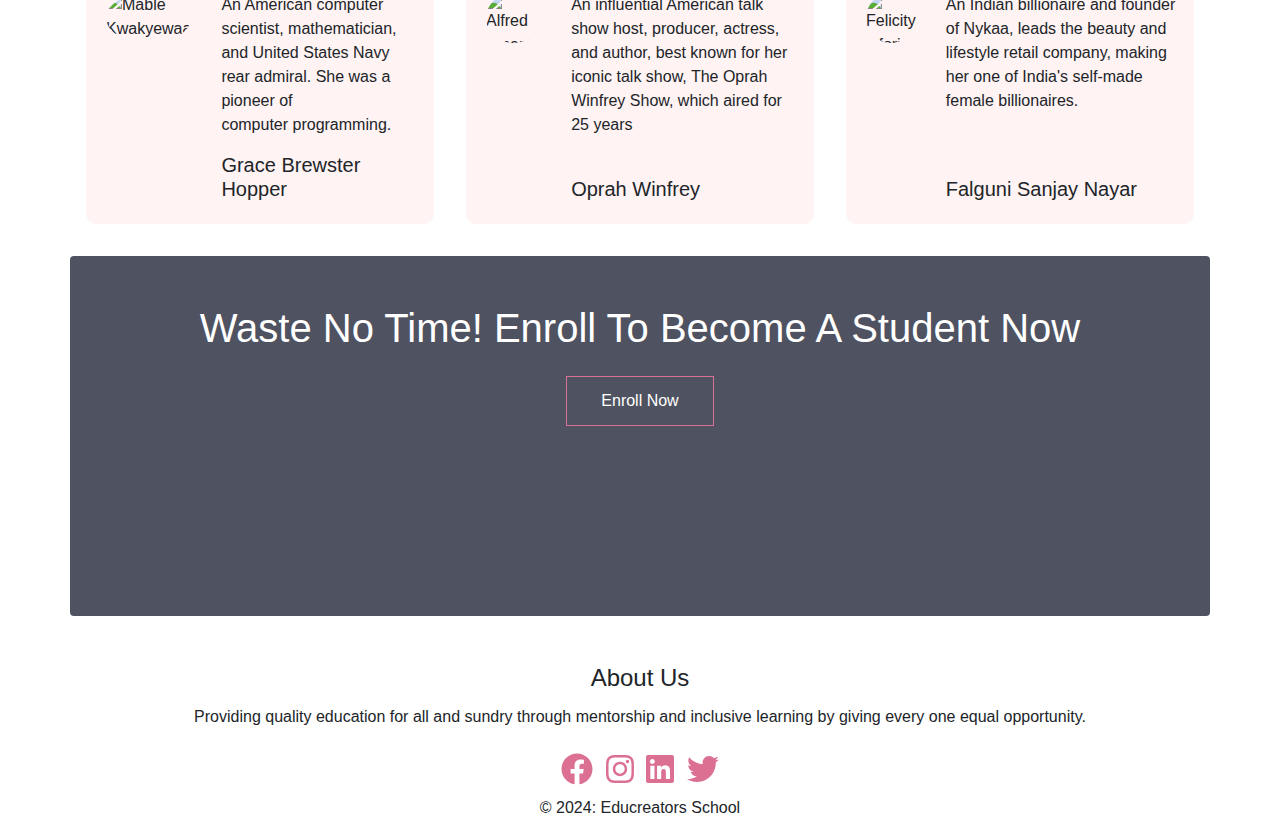
==== commit 4b199ac3: "Update index.html" ====
--- a/index.html
+++ b/index.html
@@ -8,7 +8,7 @@
 	<link rel="stylesheet" href="css/bootstrap.css">
 	<link rel="stylesheet" href="css/style.css">
 	<link rel="stylesheet" href="fontawesome/css/all.css" type="text/css" media="all">
-	<title>Home | Divine Deseret</title>
+	<title>Home | EducREator</title>
 	 <!-- Global site tag (gtag.js) - Google Analytics -->
 	<script async src="https://www.googletagmanager.com/gtag/js?id=UA-223897360-1">
 	</script>
@@ -60,7 +60,7 @@
     <div class="container-fluid text-white text-center my-xl-4">
       <h1 class="header-text display-4 text-white text-center pt-xl-5 col">Start Your Educational Journey with Us</h1>
       <div class="container py-xl-1">
-        <p class="lead">Waste no time! Pick up a form at <a class="a-link" href="https://www.google.com.gh/maps/place/Divine+Deseret+Preparatory+School/@5.6931372,-1.2821932,17z/data=!3m1!4b1!4m5!3m4!1s0xfddd57b1b7816bf:0x4580d16cb7fafbc6!8m2!3d5.6931372!4d-1.2800045?hl=en" target="_blank">our premises</a> or <a class="a-link" href="pages/contact.html">call us</a>, to begin your educational journey with us. We'd love to serve, learn, stand and grow together. At Divine Deseret, we say, "Waste no Mind!"</p>
+        <p class="lead">Waste no time! Fill in a form at <a class="a-link" href="https://www.google.com.gh/maps/place/Divine+Deseret+Preparatory+School/@5.6931372,-1.2821932,17z/data=!3m1!4b1!4m5!3m4!1s0xfddd57b1b7816bf:0x4580d16cb7fafbc6!8m2!3d5.6931372!4d-1.2800045?hl=en" target="_blank">our premises</a> or <a class="a-link" href="pages/contact.html">call us</a>, to begin your educational journey with us. We'd love to serve, learn, stand and grow together. At EducReator, we say, "Waste no Mind!"</p>
         <a href="https://www.google.com.gh/maps/place/Divine+Deseret+Preparatory+School/@5.6931372,-1.2821932,17z/data=!3m1!4b1!4m5!3m4!1s0xfddd57b1b7816bf:0x4580d16cb7fafbc6!8m2!3d5.6931372!4d-1.2800045?hl=en" class="hero-link my-5 lead" target="_blank">Enroll Now</a>
       </div>
     </div>
@@ -79,7 +79,7 @@
       </div>
       <div class="col-lg my-2 mx-4 why-come">
         <h4 class="display-5 sub-header my-2">Lesson focused delivery</h4>
-        <p class=" body-text">Lesons are thought in accordance with understanding level of a student. Lecturings are not too raised away from the student's level of thinking. All lesson are thought like making things known and clear to a five-year old child.</p>
+        <p class=" body-text">Lessons are thought in accordance with understanding level of a student. Lecturings are not too raised away from the student's level of thinking. All lesson are thought like making things known and clear to students. </p>
       </div>
       <div class="col-lg my-2 mx-4 why-come">
         <h4 class="display-5 sub-header my-2">Questions & Answers & Motivations</h4>
@@ -93,9 +93,9 @@
   <div class="container my-4">
     <div class="row">
       <div class="col-lg campus text-center">
-        <img src="images/campus.jpg" alt="campus" class="rounded w-100">
+        <img src="images/campus.png" alt="campus" class="rounded w-100">
         <div class="layer h-100 w-100 ml-3 mr-5">
-          <h4 class="display-4 sub-header">Our Campus-- Assin Foso, Ghana</h4>
+          <h4 class="display-4 sub-header">Our Campus-- Cloud above</h4>
         </div>
       </div>
     </div>
@@ -143,7 +143,7 @@
     <h1 class="main-header display-5 text-center"> Achievers </h1>
     <div class="row">
       <div class="col-lg my-2 testimonial-col mx-3">
-        <img src="images/pic1.jpg" alt="Mable Kwakyewaa">
+        <img src="images/pic1.jpeg" alt="Mable Kwakyewaa">
         <div class="flex-container">
           <p class=" body-text p-0"> An American computer scientist, mathematician, and United States Navy rear admiral. She was a pioneer of computer programming.</p>
           <div class="flex-item">
@@ -152,7 +152,7 @@
         </div>
       </div>
       <div class="col-lg my-2 testimonial-col mx-3">
-        <img src="images/pic1.jpg" alt="Alfred Amanfo">
+        <img src="images/pic1.jpeg" alt="Alfred Amanfo">
         <div class="flex-container">
           <p class=" body-text p-0">An influential American talk show host, producer, actress, and author, best known for her iconic talk show, The Oprah Winfrey Show, which aired for 25 years</p>
           <div class="flex-item">
@@ -161,7 +161,7 @@
         </div>
       </div>
       <div class="col-lg my-2 testimonial-col mx-3">
-        <img src="images/pic1.jpg" alt="Felicity Ofori">
+        <img src="images/pic1.jpeg" alt="Felicity Ofori">
         <div class="flex-container">
           <p class=" body-text p-0">An Indian billionaire and founder of Nykaa, leads the beauty and lifestyle retail company, making her one of India's self-made female billionaires.</p>
           <div class="flex-item">
